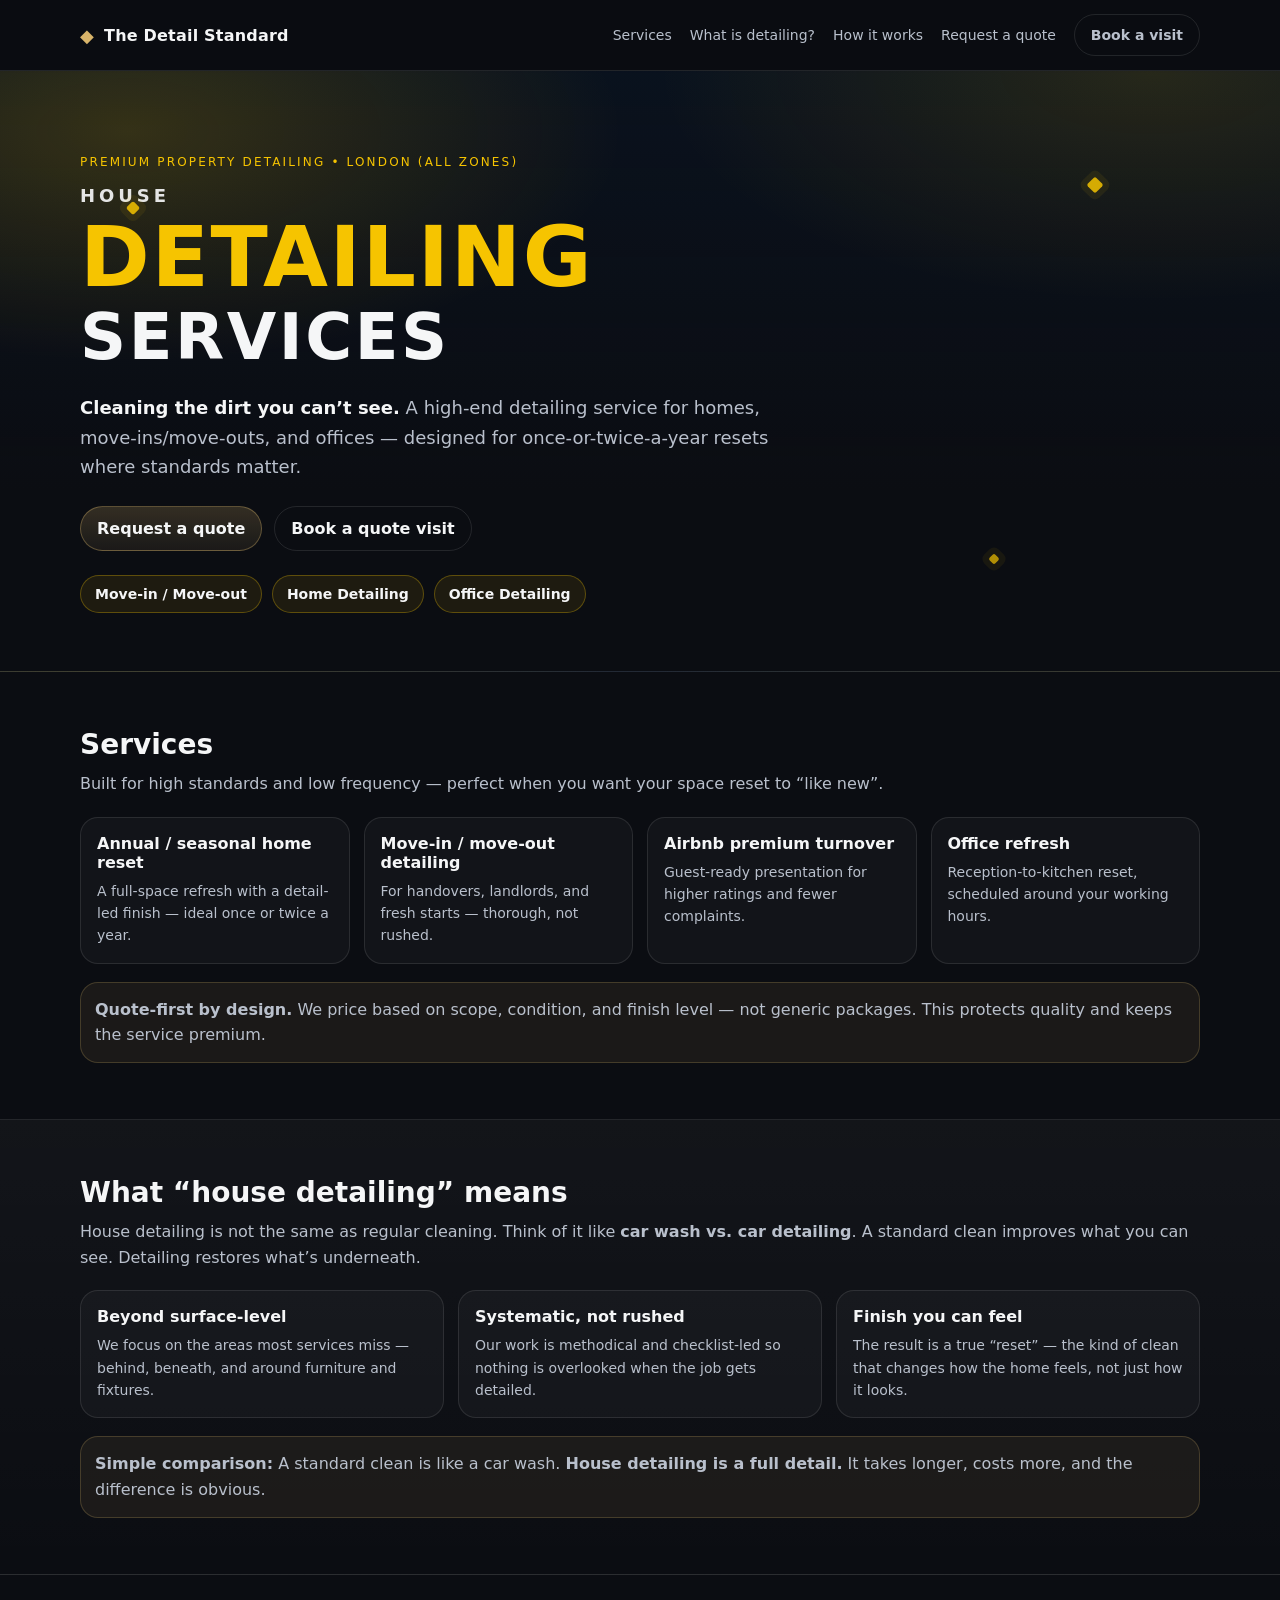
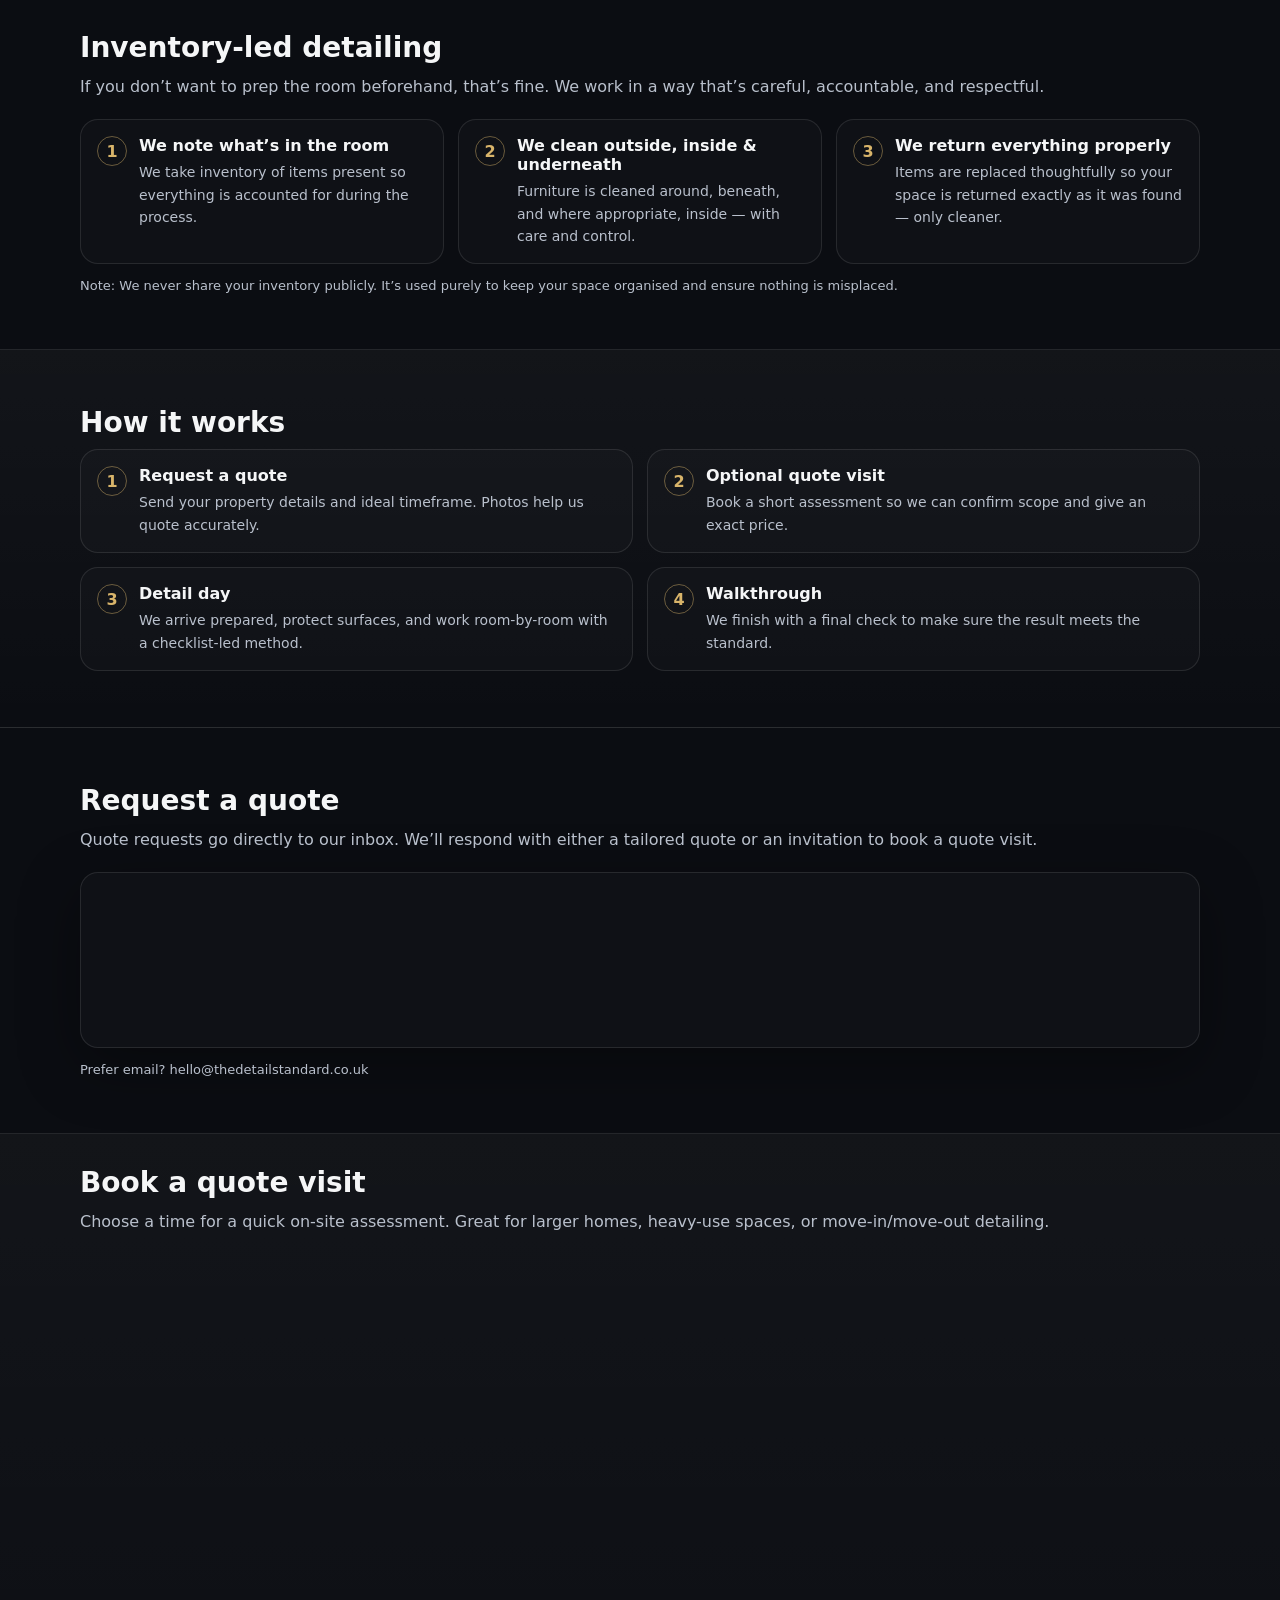
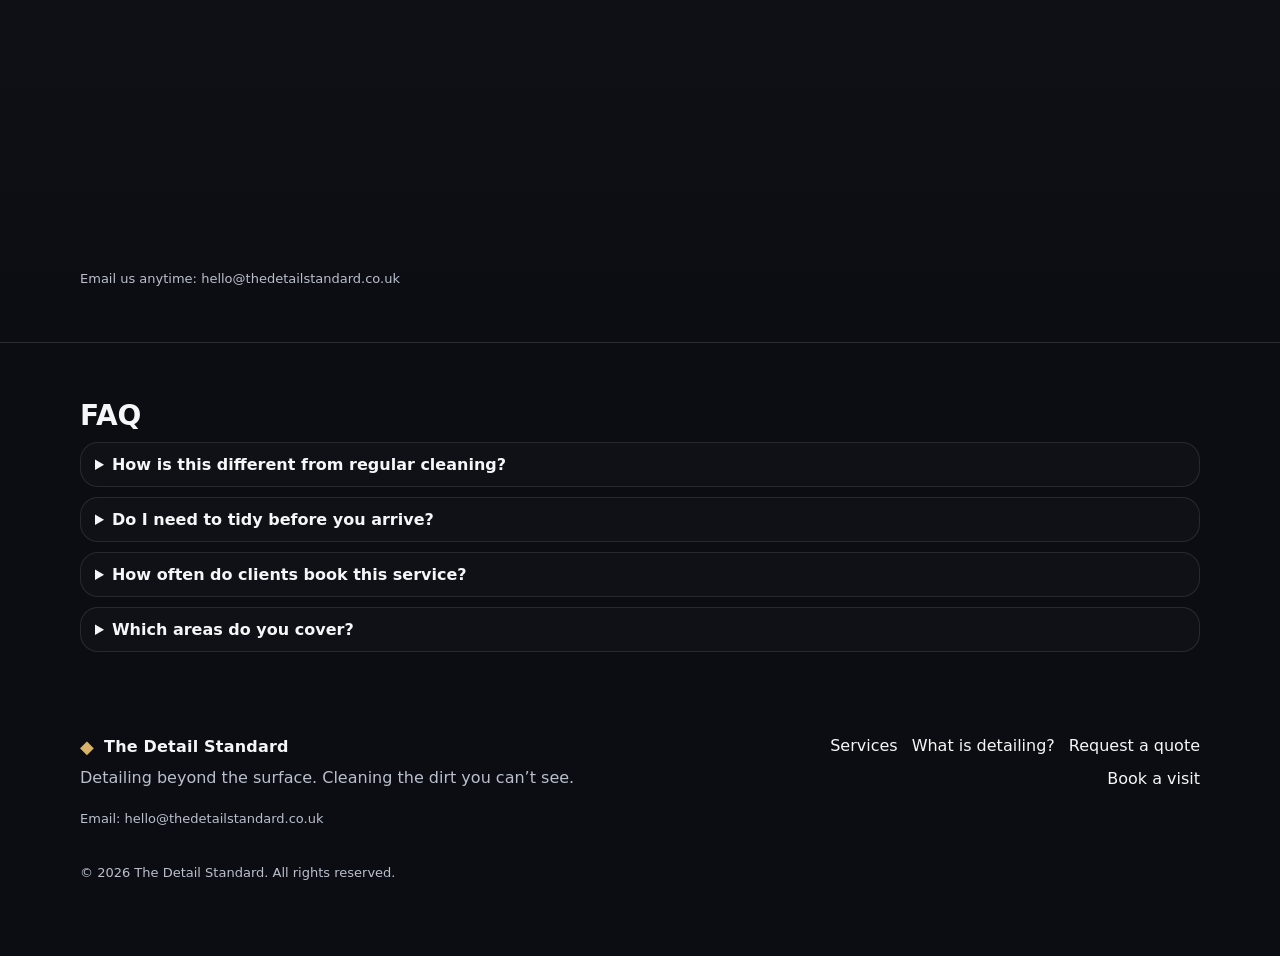
==== index.html @ d193ffa6 "Add files via upload" ====
<!-- index.html (UPDATED) -->
<!doctype html>
<html lang="en-GB">
<head>
  <meta charset="utf-8" />
  <meta name="viewport" content="width=device-width, initial-scale=1" />
  <title>The Detail Standard | Premium Home Detailing in London</title>
  <meta name="description" content="Cleaning beyond the surface. Premium home, Airbnb and office detailing across all London zones. Quote-first service with optional on-site assessment." />
  <meta name="theme-color" content="#0B0D12" />
  <link rel="preconnect" href="https://assets.calendly.com" crossorigin>
  <link rel="stylesheet" href="styles.css" />
</head>

<body>
  <header class="header">
    <div class="container nav">
      <a class="brand" href="#top" aria-label="Home">
        <span class="brand__mark">◆</span>
        <span class="brand__name">The Detail Standard</span>
      </a>

      <nav class="links" aria-label="Primary navigation">
        <a href="#services">Services</a>
        <a href="#detailing">What is detailing?</a>
        <a href="#process">How it works</a>
        <a href="#quote">Request a quote</a>
        <a class="btn btn--ghost" href="#book">Book a visit</a>
      </nav>
    </div>
  </header>

  <main id="top">
    <section class="hero">
      <div class="container hero__grid">
        <p class="kicker">Premium property detailing • London (all zones)</p>

        <!-- Flyer-energy headline -->
        <h1 class="hero__title">
          <span class="hero__title--small">HOUSE</span>
          <span class="hero__title--big">DETAILING</span>
          <span class="hero__title--mid">SERVICES</span>
        </h1>

        <p class="lead">
          <strong>Cleaning the dirt you can’t see.</strong> A high-end detailing service for homes, move-ins/move-outs, and offices —
          designed for once-or-twice-a-year resets where standards matter.
        </p>

        <div class="cta">
          <a class="btn" href="#quote">Request a quote</a>
          <a class="btn btn--ghost" href="#book">Book a quote visit</a>
        </div>

        <!-- Flyer-like “three services” row (no card) -->
        <div class="hero__chips" aria-label="Key services">
          <a class="chip" href="#services">Move-in / Move-out</a>
          <a class="chip" href="#services">Home Detailing</a>
          <a class="chip" href="#services">Office Detailing</a>
        </div>
      </div>

      <!-- Decorative sparkles (matches flyer vibe) -->
      <span class="sparkle s1" aria-hidden="true"></span>
      <span class="sparkle s2" aria-hidden="true"></span>
      <span class="sparkle s3" aria-hidden="true"></span>
    </section>

    <section id="services" class="section">
      <div class="container">
        <h2>Services</h2>
        <p class="muted">
          Built for high standards and low frequency — perfect when you want your space reset to “like new”.
        </p>

        <div class="cards">
          <article class="card">
            <h3>Annual / seasonal home reset</h3>
            <p>A full-space refresh with a detail-led finish — ideal once or twice a year.</p>
          </article>

          <article class="card">
            <h3>Move-in / move-out detailing</h3>
            <p>For handovers, landlords, and fresh starts — thorough, not rushed.</p>
          </article>

          <article class="card">
            <h3>Airbnb premium turnover</h3>
            <p>Guest-ready presentation for higher ratings and fewer complaints.</p>
          </article>

          <article class="card">
            <h3>Office refresh</h3>
            <p>Reception-to-kitchen reset, scheduled around your working hours.</p>
          </article>
        </div>

        <div class="note">
          <p>
            <strong>Quote-first by design.</strong> We price based on scope, condition, and finish level — not generic packages.
            This protects quality and keeps the service premium.
          </p>
        </div>
      </div>
    </section>

    <section id="detailing" class="section section--alt">
      <div class="container">
        <h2>What “house detailing” means</h2>
        <p class="muted">
          House detailing is not the same as regular cleaning. Think of it like <strong>car wash vs. car detailing</strong>.
          A standard clean improves what you can see. Detailing restores what’s underneath.
        </p>

        <div class="cards cards--3">
          <article class="card">
            <h3>Beyond surface-level</h3>
            <p>
              We focus on the areas most services miss — behind, beneath, and around furniture and fixtures.
            </p>
          </article>

          <article class="card">
            <h3>Systematic, not rushed</h3>
            <p>
              Our work is methodical and checklist-led so nothing is overlooked when the job gets detailed.
            </p>
          </article>

          <article class="card">
            <h3>Finish you can feel</h3>
            <p>
              The result is a true “reset” — the kind of clean that changes how the home feels, not just how it looks.
            </p>
          </article>
        </div>

        <div class="note">
          <p>
            <strong>Simple comparison:</strong> A standard clean is like a car wash. <strong>House detailing is a full detail.</strong>
            It takes longer, costs more, and the difference is obvious.
          </p>
        </div>
      </div>
    </section>

    <section id="inventory" class="section">
      <div class="container">
        <h2>Inventory-led detailing</h2>
        <p class="muted">
          If you don’t want to prep the room beforehand, that’s fine. We work in a way that’s careful, accountable, and respectful.
        </p>

        <div class="steps steps--3">
          <div class="step">
            <span class="step__num">1</span>
            <div>
              <h3>We note what’s in the room</h3>
              <p>We take inventory of items present so everything is accounted for during the process.</p>
            </div>
          </div>

          <div class="step">
            <span class="step__num">2</span>
            <div>
              <h3>We clean outside, inside & underneath</h3>
              <p>Furniture is cleaned around, beneath, and where appropriate, inside — with care and control.</p>
            </div>
          </div>

          <div class="step">
            <span class="step__num">3</span>
            <div>
              <h3>We return everything properly</h3>
              <p>Items are replaced thoughtfully so your space is returned exactly as it was found — only cleaner.</p>
            </div>
          </div>
        </div>

        <p class="fineprint">
          Note: We never share your inventory publicly. It’s used purely to keep your space organised and ensure nothing is misplaced.
        </p>
      </div>
    </section>

    <section id="process" class="section section--alt">
      <div class="container">
        <h2>How it works</h2>
        <div class="steps">
          <div class="step">
            <span class="step__num">1</span>
            <div>
              <h3>Request a quote</h3>
              <p>Send your property details and ideal timeframe. Photos help us quote accurately.</p>
            </div>
          </div>

          <div class="step">
            <span class="step__num">2</span>
            <div>
              <h3>Optional quote visit</h3>
              <p>Book a short assessment so we can confirm scope and give an exact price.</p>
            </div>
          </div>

          <div class="step">
            <span class="step__num">3</span>
            <div>
              <h3>Detail day</h3>
              <p>We arrive prepared, protect surfaces, and work room-by-room with a checklist-led method.</p>
            </div>
          </div>

          <div class="step">
            <span class="step__num">4</span>
            <div>
              <h3>Walkthrough</h3>
              <p>We finish with a final check to make sure the result meets the standard.</p>
            </div>
          </div>
        </div>
      </div>
    </section>

    <section id="quote" class="section">
      <div class="container">
        <h2>Request a quote</h2>
        <p class="muted">
          Quote requests go directly to our inbox. We’ll respond with either a tailored quote or an invitation to book a quote visit.
        </p>

        <!-- Embed a Tally form here -->
        <div class="embed">
          <iframe
            data-tally-src="https://tally.so/embed/44JG7o?hideTitle=1&transparentBackground=1&dynamicHeight=1"
            loading="lazy"
            width="100%"
            frameborder="0"
            marginheight="0"
            marginwidth="0"
            title="Request a quote">
          </iframe>
        </div>

        <script src="https://tally.so/widgets/embed.js" async></script>

        <p class="fineprint">
          Prefer email? <a href="mailto:hello@thedetailstandard.co.uk">hello@thedetailstandard.co.uk</a>
        </p>
      </div>
    </section>

    <section id="book" class="section section--alt">
      <div class="container">
        <h2>Book a quote visit</h2>
        <p class="muted">
          Choose a time for a quick on-site assessment. Great for larger homes, heavy-use spaces, or move-in/move-out detailing.
        </p>

        <!-- Calendly inline widget begin -->
        <div class="calendly-inline-widget embed"
              data-url="https://calendly.com/hello-thedetailstandard/quote-assessment?hide_event_type_details=1&hide_gdpr_banner=1&background_color=0B0D12&text_color=F5F6F7&primary_color=D8B46A"
              style="min-width:320px;">
        </div>
        <script src="https://assets.calendly.com/assets/external/widget.js" async></script>
        <!-- Calendly inline widget end -->

        <p class="fineprint">
          Email us anytime: <a href="mailto:hello@thedetailstandard.co.uk">hello@thedetailstandard.co.uk</a>
        </p>
      </div>
    </section>

    <section id="faq" class="section">
      <div class="container">
        <h2>FAQ</h2>
        <div class="faq">
          <details class="faq__item">
            <summary>How is this different from regular cleaning?</summary>
            <p>
              Regular cleaning is usually surface-level and time-boxed. Detailing is methodical and thorough — like the difference
              between a car wash and a full car detail.
            </p>
          </details>

          <details class="faq__item">
            <summary>Do I need to tidy before you arrive?</summary>
            <p>
              No. If you’d rather not prep the space, we can take inventory of what’s in the room, detail carefully around items,
              and return everything properly. That said, fewer items in the space can reduce time and cost.
            </p>
          </details>

          <details class="faq__item">
            <summary>How often do clients book this service?</summary>
            <p>
              Most clients use The Detail Standard once or twice a year — seasonal resets, post-renovation, move-in/move-out,
              or before/after hosting.
            </p>
          </details>

          <details class="faq__item">
            <summary>Which areas do you cover?</summary>
            <p>All London zones.</p>
          </details>
        </div>
      </div>
    </section>

    <footer class="footer">
      <div class="container footer__grid">
        <div>
          <p class="brand brand--footer"><span class="brand__mark">◆</span> The Detail Standard</p>
          <p class="muted">Detailing beyond the surface. Cleaning the dirt you can’t see.</p>
          <p class="fineprint">Email: <a href="mailto:hello@thedetailstandard.co.uk">hello@thedetailstandard.co.uk</a></p>
        </div>

        <div class="footer__links">
          <a href="#services">Services</a>
          <a href="#detailing">What is detailing?</a>
          <a href="#quote">Request a quote</a>
          <a href="#book">Book a visit</a>
        </div>

        <div class="footer__small muted">
          <p>© <span id="year"></span> The Detail Standard. All rights reserved.</p>
        </div>
      </div>

      <script>
        document.getElementById("year").textContent = new Date().getFullYear();
      </script>
    </footer>
  </main>
</body>
</html>
---- styles.css ----
/* styles.css (FULL - updated for flyer-energy hero) */

:root{
  --bg:#0B0D12;
  --panel:#101522;
  --panel2:#0E1220;
  --text:#F5F6F7;
  --muted:#B9C0CC;
  --line:rgba(255,255,255,.10);

  --accent:#D8B46A;      /* muted gold (site accent) */
  --flyerYellow:#F6C400; /* brighter flyer yellow for hero */

  --shadow: 0 18px 60px rgba(0,0,0,.35);
  --radius: 18px;
  --max: 1120px;
}

*{ box-sizing:border-box; }
html,body{
  margin:0; padding:0;
  background:var(--bg);
  color:var(--text);
  font-family: ui-sans-serif, system-ui, -apple-system, Segoe UI, Roboto, Helvetica, Arial;
}
a{ color:inherit; text-decoration:none; }
a:hover{ text-decoration:underline; }
.container{ width:min(var(--max), calc(100% - 40px)); margin:0 auto; }

/* Header */
.header{
  position:sticky; top:0; z-index:10;
  backdrop-filter: blur(12px);
  background: rgba(11,13,18,.70);
  border-bottom: 1px solid var(--line);
}
.nav{
  display:flex;
  align-items:center;
  justify-content:space-between;
  padding:14px 0;
  gap:16px;
}
.brand{
  display:flex;
  align-items:center;
  gap:10px;
  font-weight:650;
  letter-spacing:.2px;
}
.brand__mark{ color:var(--accent); font-size:18px; }
.links{ display:flex; gap:18px; align-items:center; }
.links a{ color:var(--muted); font-size:14px; }
.links a:hover{ color:var(--text); text-decoration:none; }

/* Buttons */
.btn{
  display:inline-flex;
  align-items:center;
  justify-content:center;
  padding:12px 16px;
  border-radius:999px;
  border:1px solid rgba(216,180,106,.35);
  background: linear-gradient(180deg, rgba(216,180,106,.20), rgba(216,180,106,.08));
  color:var(--text);
  font-weight:600;
}
.btn:hover{ text-decoration:none; border-color: rgba(216,180,106,.65); }
.btn--ghost{
  background: transparent;
  border:1px solid var(--line);
  color:var(--text);
}
.btn--ghost:hover{ border-color: rgba(255,255,255,.20); }

/* =========================
   HERO (Flyer-energy)
   ========================= */
.hero{
  position: relative;
  overflow: hidden;
  padding: 84px 0 58px;

  background:
    radial-gradient(900px 420px at 10% 10%, rgba(246,196,0,.18), transparent 55%),
    radial-gradient(900px 420px at 90% 0%, rgba(246,196,0,.12), transparent 55%),
    linear-gradient(180deg, rgba(7,26,51,.35), transparent 70%);
  border-bottom: 1px solid var(--line);
}

.hero__grid{
  display:grid;
  grid-template-columns: 1fr; /* single column on purpose */
  gap: 18px;
  align-items: start;
}

.kicker{
  color: var(--flyerYellow);
  font-size: 12px;
  letter-spacing: .18em;
  text-transform: uppercase;
  margin: 0;
}

.hero__title{
  margin: 0;
  line-height: 1;
}

.hero__title--small{
  display:block;
  font-size: 18px;
  letter-spacing: .22em;
  text-transform: uppercase;
  color: var(--text);
  opacity: .92;
  margin-bottom: 10px;
}

.hero__title--big{
  display:block;
  font-size: clamp(52px, 7vw, 84px);
  letter-spacing: .02em;
  font-weight: 800;
  color: var(--flyerYellow);
  text-transform: uppercase;
}

.hero__title--mid{
  display:block;
  font-size: clamp(42px, 5.2vw, 64px);
  letter-spacing: .04em;
  font-weight: 800;
  color: var(--text);
  text-transform: uppercase;
  margin-top: 6px;
}

/* Keep your existing body lead styling, but tighten it slightly in hero */
.lead{
  color:var(--muted);
  font-size:18px;
  line-height:1.65;
  margin: 6px 0 0;
  max-width: 62ch;
}
.lead strong{ color: var(--text); font-weight: 650; }

.cta{
  display:flex;
  gap:12px;
  flex-wrap:wrap;
  margin-top: 6px;
}

/* Flyer-like 3 service chips */
.hero__chips{
  display:flex;
  flex-wrap:wrap;
  gap:10px;
  margin-top: 6px;
}
.chip{
  display:inline-flex;
  align-items:center;
  padding: 10px 14px;
  border-radius: 999px;
  border: 1px solid rgba(246,196,0,.30);
  background: rgba(246,196,0,.08);
  color: var(--text);
  font-weight: 650;
  font-size: 14px;
  text-decoration:none;
}
.chip:hover{
  text-decoration:none;
  border-color: rgba(246,196,0,.55);
  background: rgba(246,196,0,.12);
}

/* Sparkles */
.sparkle{
  position:absolute;
  width: 10px;
  height: 10px;
  background: rgba(246,196,0,.95);
  transform: rotate(45deg);
  border-radius: 2px;
  box-shadow: 0 0 0 6px rgba(246,196,0,.08);
  opacity: .9;
  pointer-events: none;
}
.s1{ top: 22%; left: 10%; }
.s2{ top: 18%; right: 14%; width: 12px; height: 12px; }
.s3{ bottom: 18%; right: 22%; width: 8px; height: 8px; opacity: .75; }

/* =========================
   Sections + components
   ========================= */
.section{ padding:56px 0; }
.section--alt{
  background: linear-gradient(180deg, rgba(255,255,255,.03), transparent);
  border-top:1px solid var(--line);
  border-bottom:1px solid var(--line);
}

h2{ font-size:28px; margin:0 0 10px; }
.muted{ color:var(--muted); margin:0 0 20px; line-height:1.6; }

.cards{ display:grid; grid-template-columns: repeat(4, 1fr); gap:14px; }
.cards--3{ grid-template-columns: repeat(3, 1fr); }
.card{
  background: rgba(255,255,255,.03);
  border:1px solid var(--line);
  border-radius: var(--radius);
  padding:16px 16px;
}
.card h3{ margin:0 0 8px; font-size:16px; }
.card p{ margin:0; color:var(--muted); line-height:1.6; font-size:14px; }

.note{
  margin-top:18px;
  border:1px solid rgba(216,180,106,.22);
  background: rgba(216,180,106,.08);
  border-radius: var(--radius);
  padding:14px 14px;
}
.note p{ margin:0; color:var(--muted); line-height:1.6; }

.steps{ display:grid; grid-template-columns: repeat(2, 1fr); gap:14px; }
.steps--3{ grid-template-columns: repeat(3, 1fr); }

.step{
  display:flex;
  gap:12px;
  align-items:flex-start;
  padding:16px;
  border:1px solid var(--line);
  background: rgba(255,255,255,.02);
  border-radius: var(--radius);
}
.step__num{
  width:30px; height:30px;
  border-radius:999px;
  display:grid; place-items:center;
  border:1px solid rgba(216,180,106,.45);
  color:var(--accent);
  font-weight:700;
  flex:0 0 auto;
}
.step h3{ margin:0 0 6px; font-size:16px; }
.step p{ margin:0; color:var(--muted); line-height:1.6; font-size:14px; }

.fineprint{ color:var(--muted); font-size:13px; margin:14px 0 0; }

/* Embed containers */
.embed{
  border:1px solid var(--line);
  border-radius: var(--radius);
  background: rgba(255,255,255,.02);
  box-shadow: var(--shadow);
  padding: 10px;
  overflow: hidden;
}

/* Book section: remove extra frame styling */
#book .embed {
  border: none;
  background: transparent;
  box-shadow: none;
  padding: 0;
  overflow: visible;
  max-width: none;
}

/* Calendly sizing */
#book .calendly-inline-widget {
  max-width: 520px;
  width: 100%;
  margin: 0 auto;
  height: 602px; /* desktop */
}
@media (max-width: 768px) {
  #book .calendly-inline-widget {
    height: 760px; /* mobile */
  }
}
#book .calendly-inline-widget iframe {
  height: 100% !important;
  width: 100% !important;
}

/* FAQ */
.faq{ display:grid; gap:10px; }
.faq__item{
  border:1px solid var(--line);
  border-radius: var(--radius);
  background: rgba(255,255,255,.02);
  padding: 12px 14px;
}
.faq__item summary{
  cursor:pointer;
  font-weight:650;
  color: var(--text);
}
.faq__item p{
  color: var(--muted);
  line-height: 1.6;
  margin: 10px 0 0;
  font-size: 14px;
}

/* Footer */
.footer{ padding:28px 0 40px; }
.footer__grid{
  display:grid;
  grid-template-columns: 1.2fr .8fr;
  gap:18px;
  align-items:start;
}
.footer__links{
  display:flex;
  flex-wrap:wrap;
  gap:14px;
  justify-content:flex-end;
}
.brand--footer{ font-weight:650; margin:0 0 8px; }
.footer__small{ grid-column:1/-1; font-size:13px; margin-top:6px; }

/* Responsive */
@media (max-width: 960px){
  .cards{ grid-template-columns: 1fr 1fr; }
  .cards--3{ grid-template-columns: 1fr; }
  .steps{ grid-template-columns: 1fr; }
  .steps--3{ grid-template-columns: 1fr; }
  .footer__grid{ grid-template-columns: 1fr; }
  .footer__links{ justify-content:flex-start; }
  .links{ display:none; }

  .hero{ padding: 68px 0 48px; }
}

/* FORCE: tighten Book section spacing */
section#book {
  padding-top: 32px !important;
  padding-bottom: 56px !important;
}
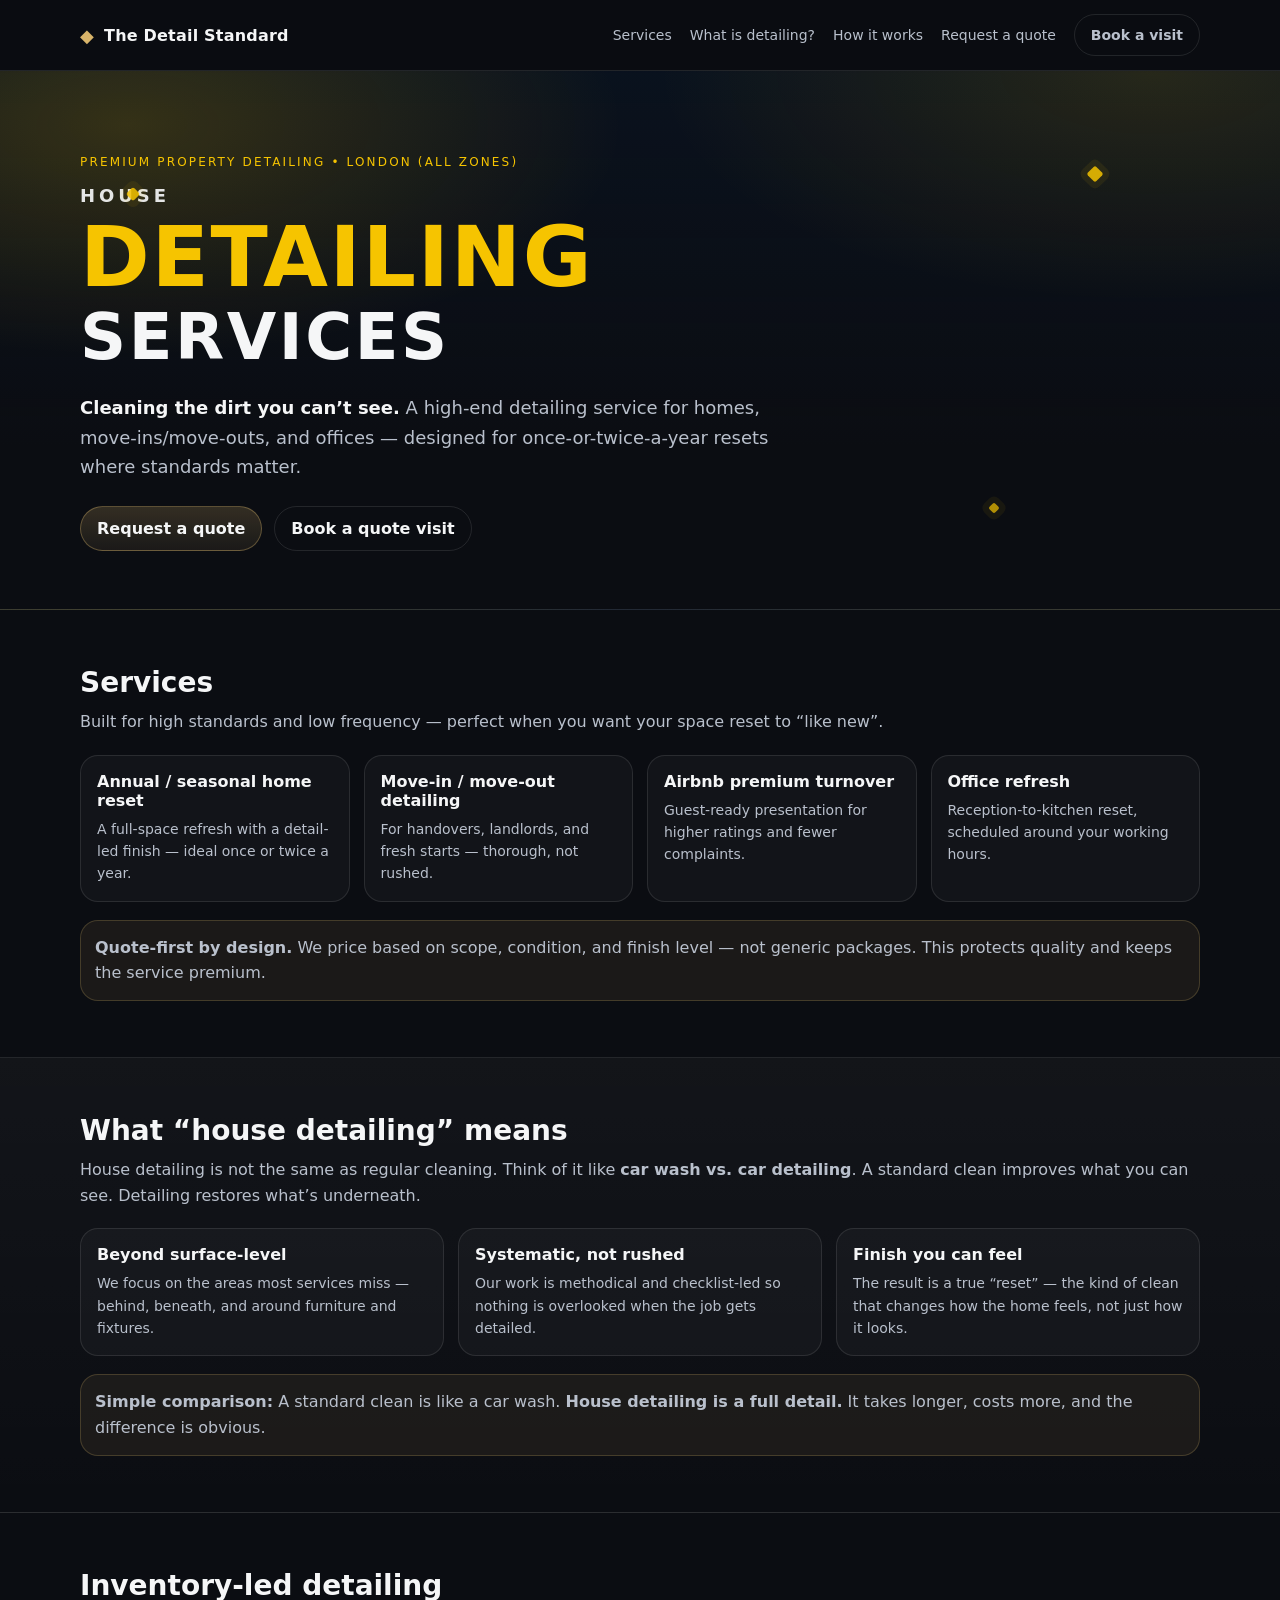
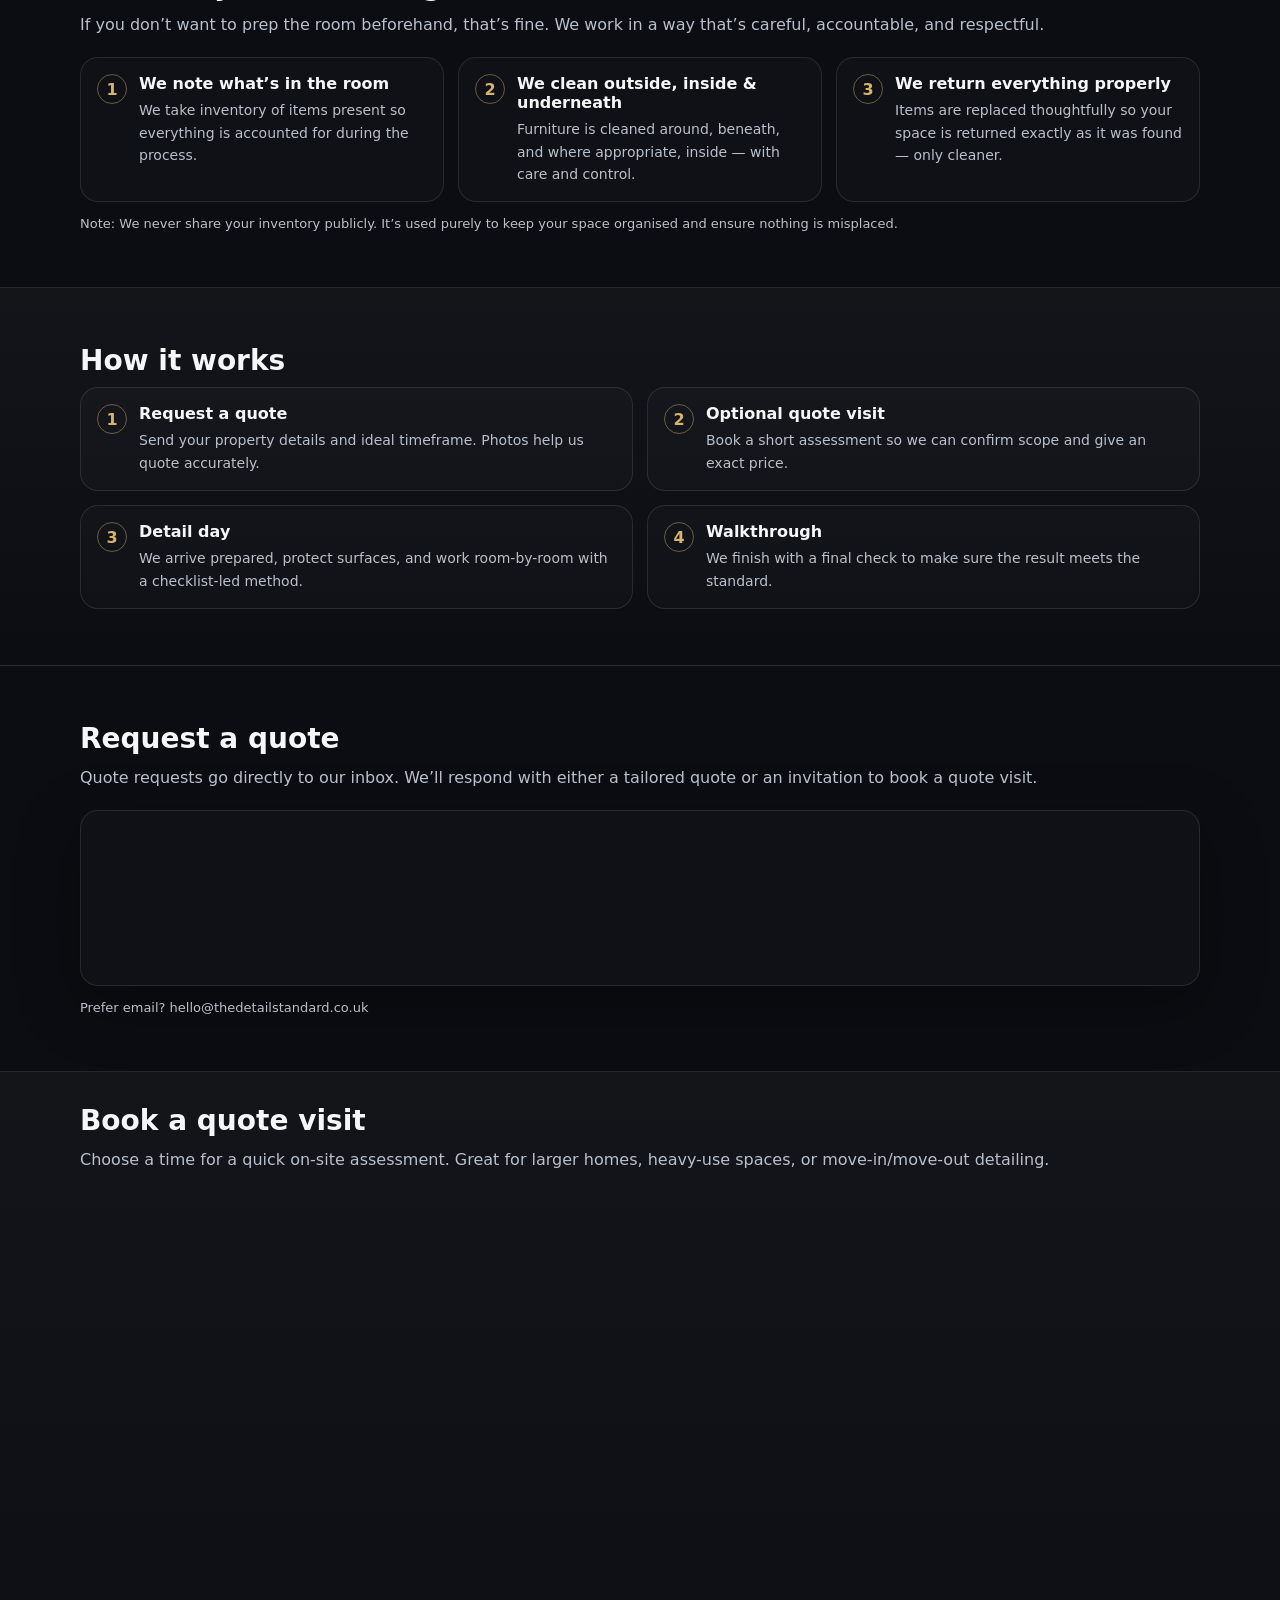
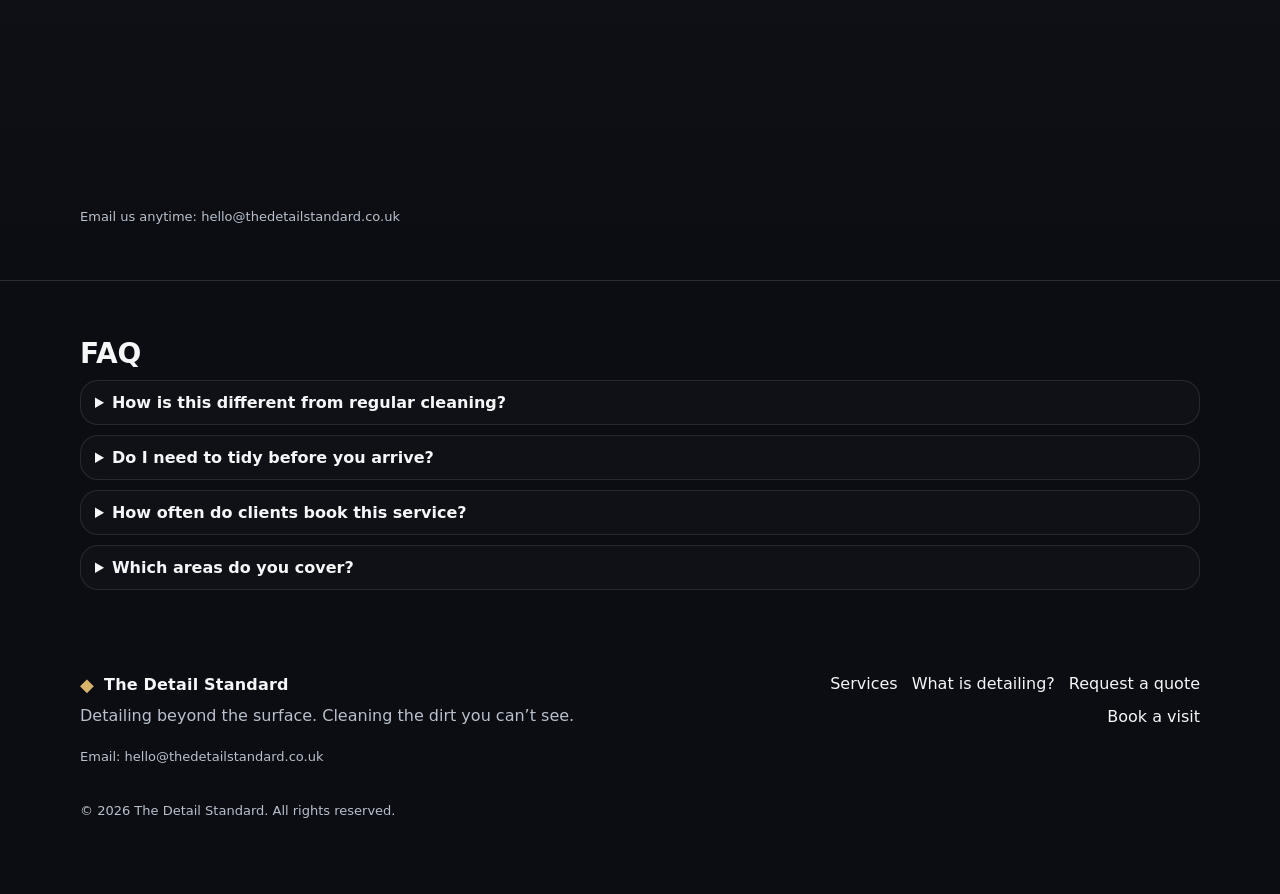
==== commit ba9cda18: "Update index.html" ====
--- a/index.html
+++ b/index.html
@@ -51,12 +51,7 @@
           <a class="btn btn--ghost" href="#book">Book a quote visit</a>
         </div>
 
-        <!-- Flyer-like “three services” row (no card) -->
-        <div class="hero__chips" aria-label="Key services">
-          <a class="chip" href="#services">Move-in / Move-out</a>
-          <a class="chip" href="#services">Home Detailing</a>
-          <a class="chip" href="#services">Office Detailing</a>
-        </div>
+        
       </div>
 
       <!-- Decorative sparkles (matches flyer vibe) -->
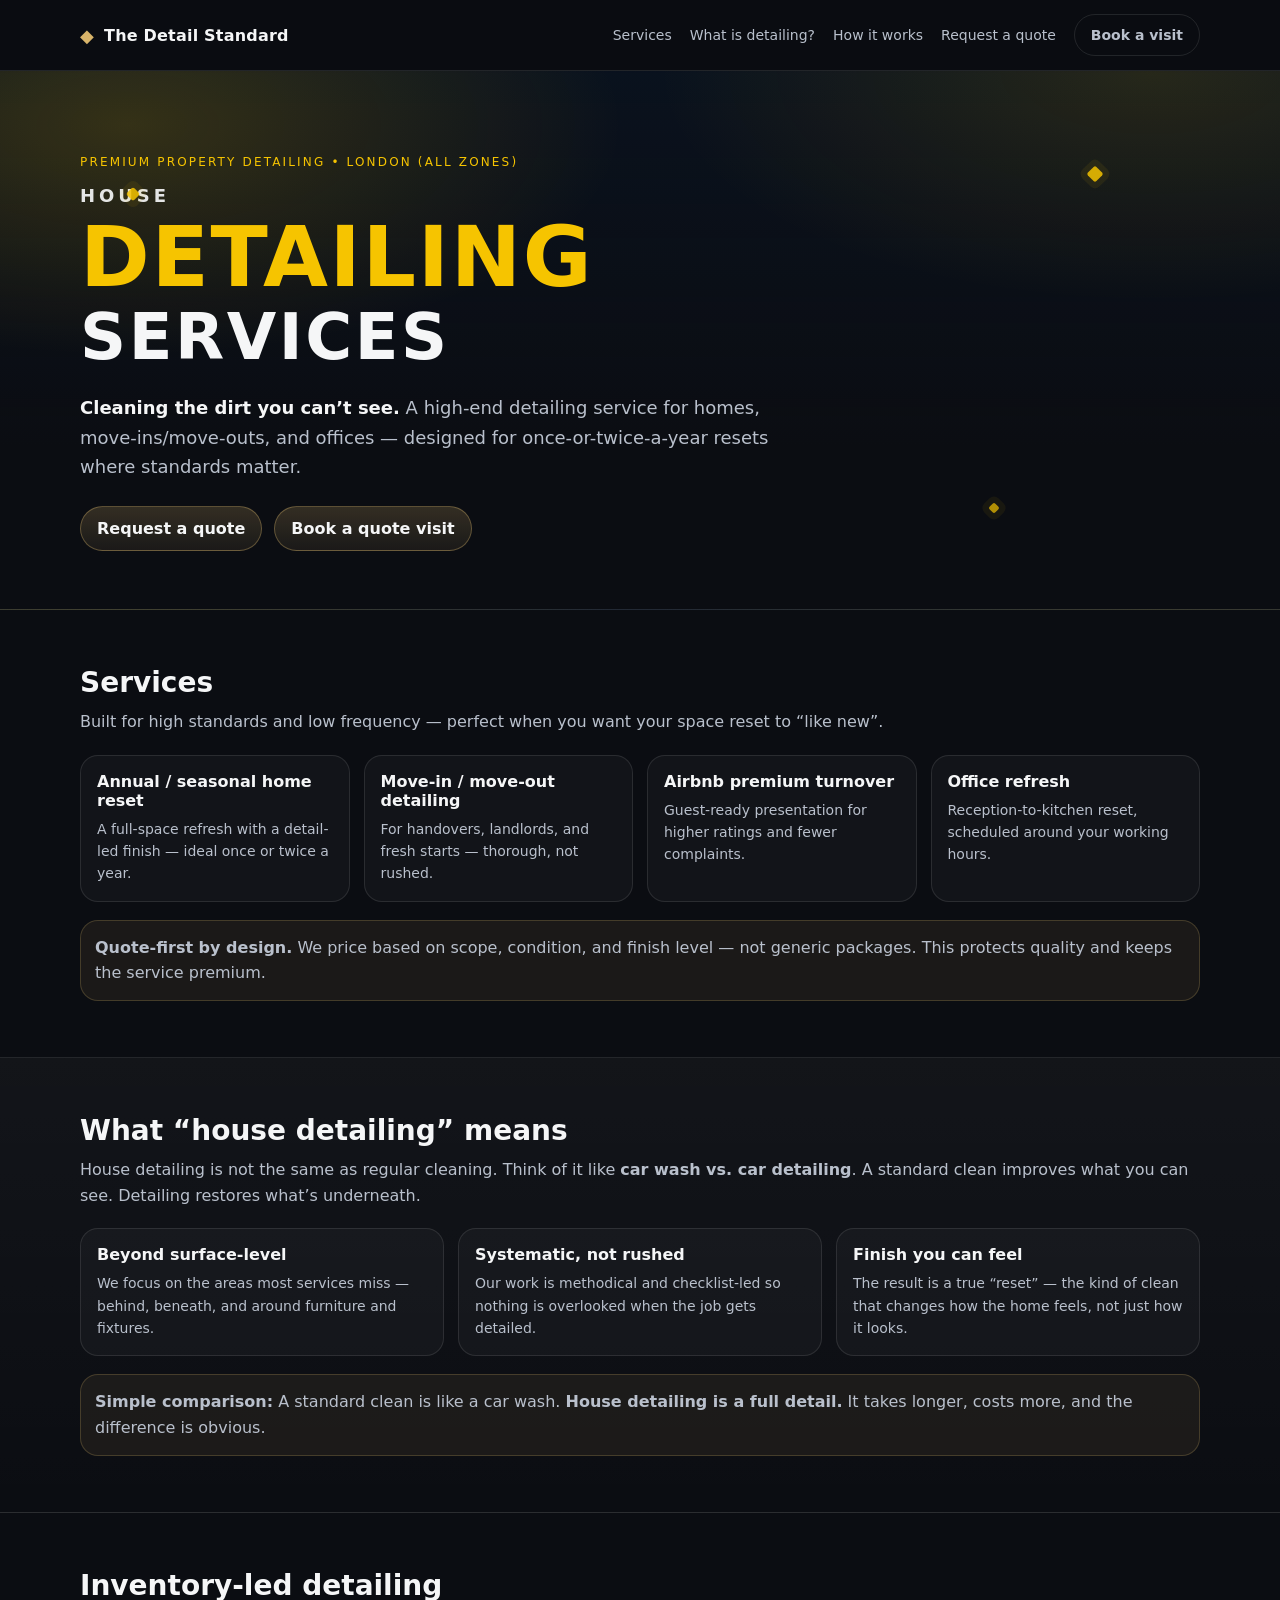
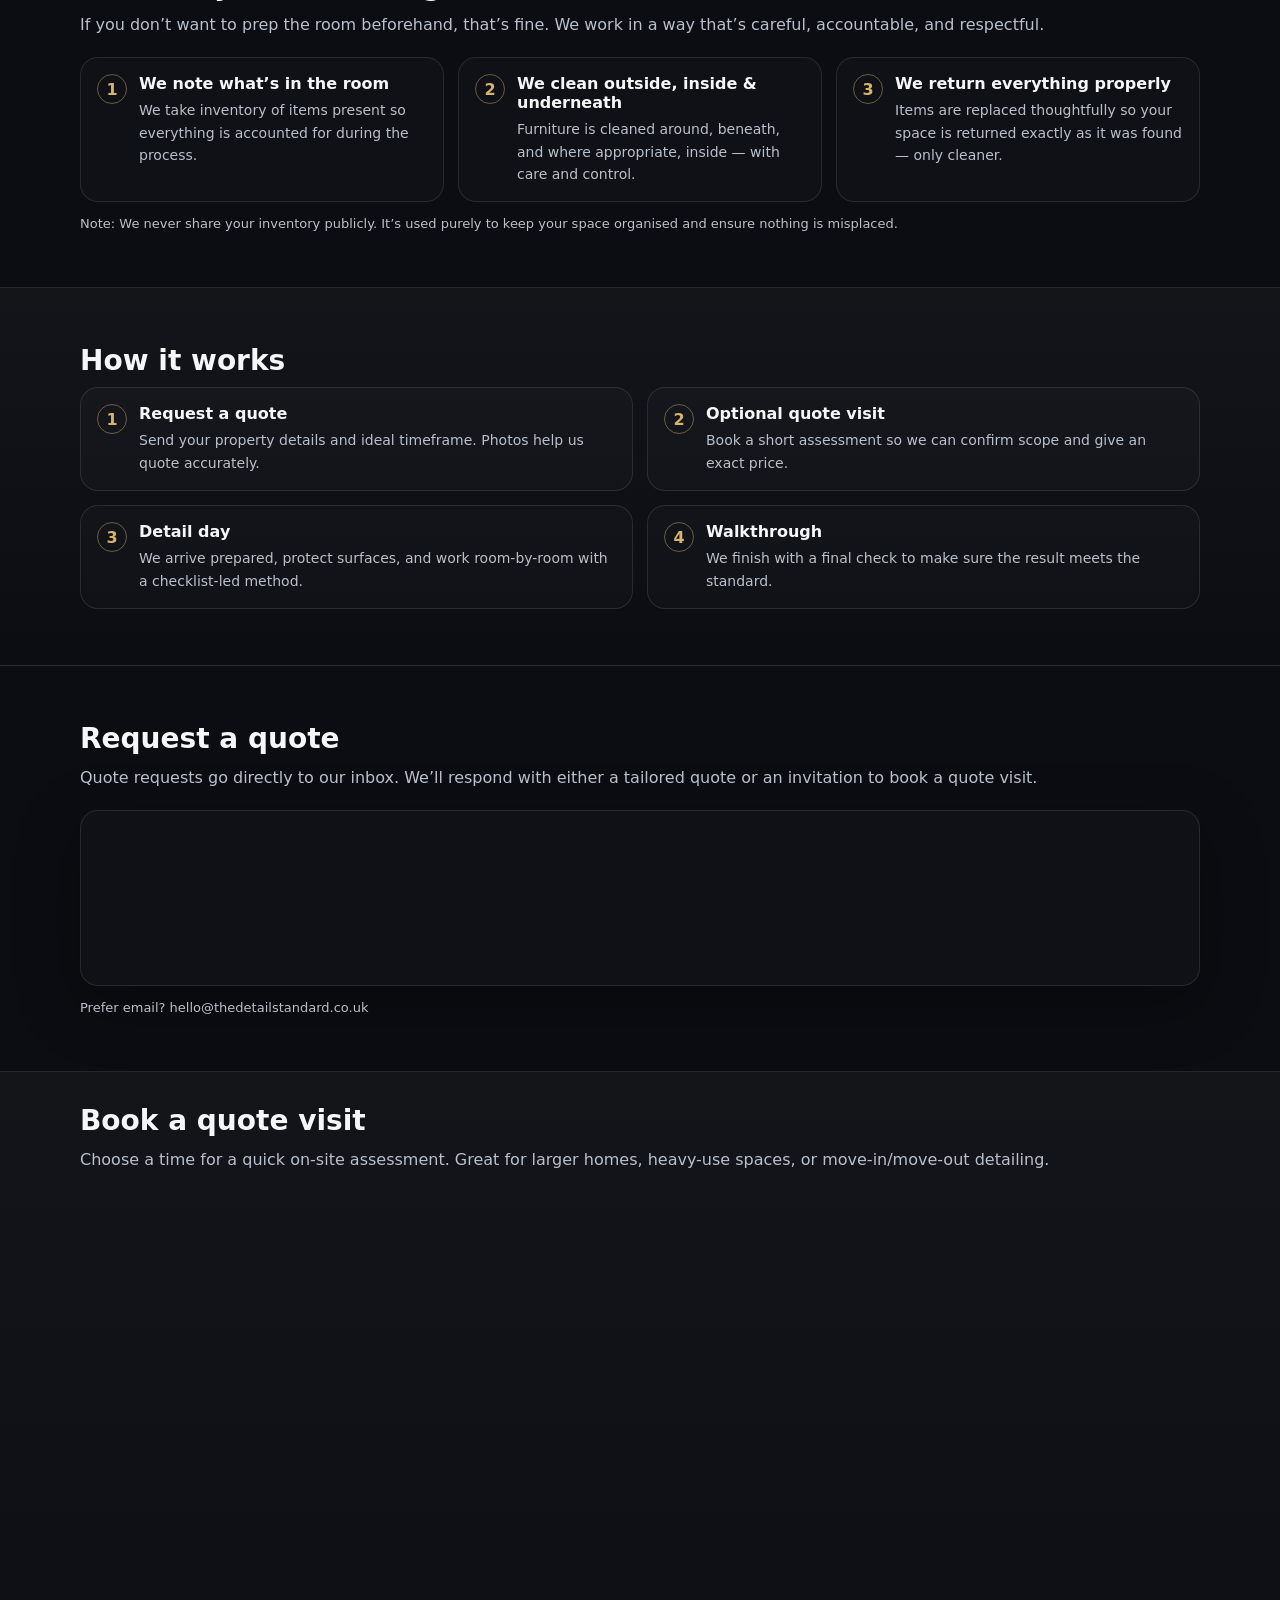
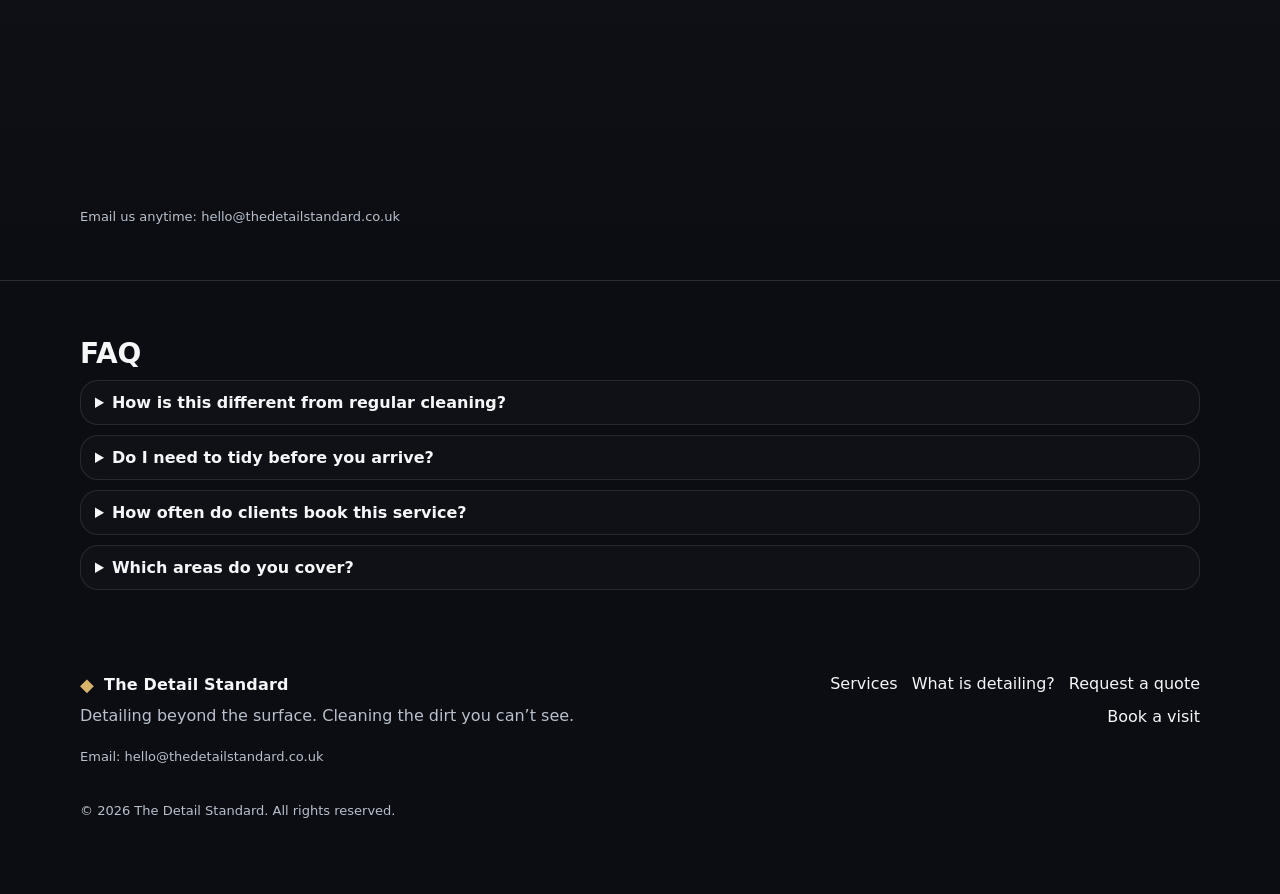
==== commit 1a007ea6: "Update index.html" ====
--- a/index.html
+++ b/index.html
@@ -48,7 +48,7 @@
 
         <div class="cta">
           <a class="btn" href="#quote">Request a quote</a>
-          <a class="btn btn--ghost" href="#book">Book a quote visit</a>
+          <a class="btn" href="#book">Book a quote visit</a>
         </div>
 
         
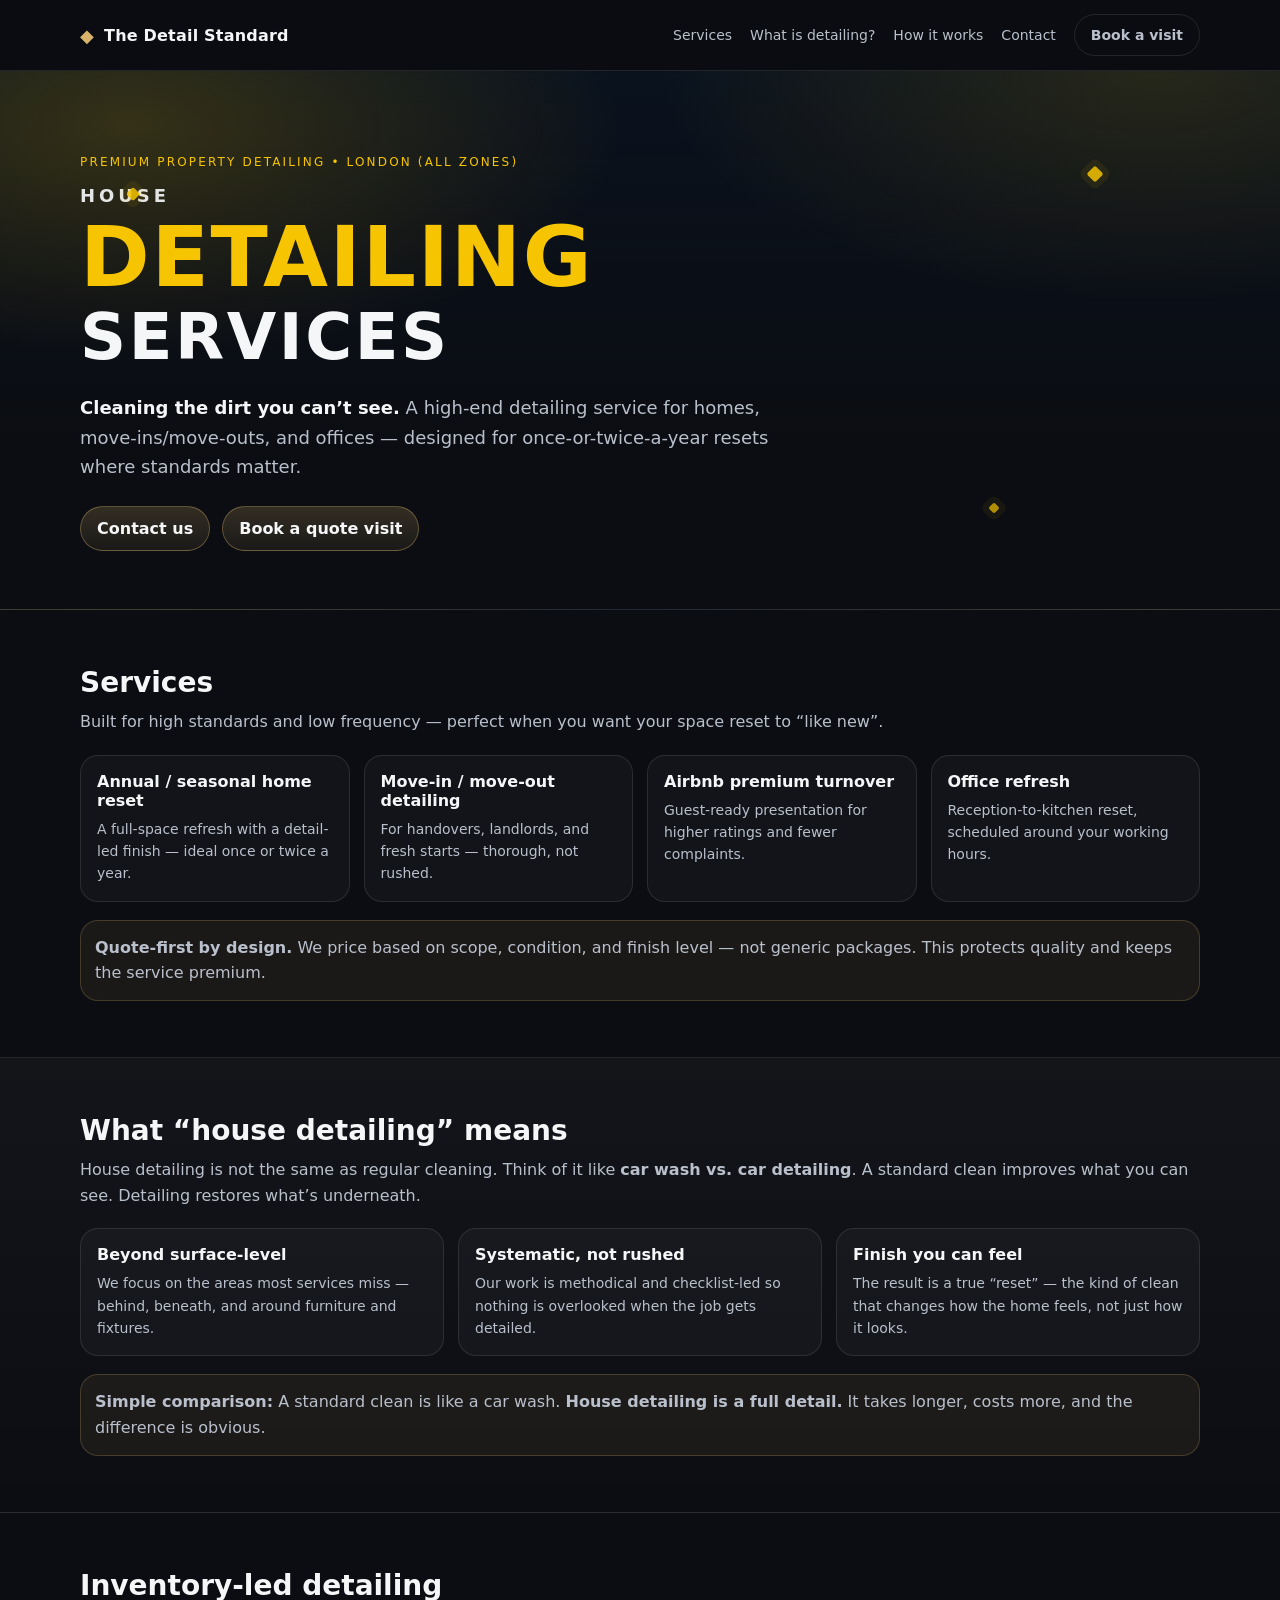
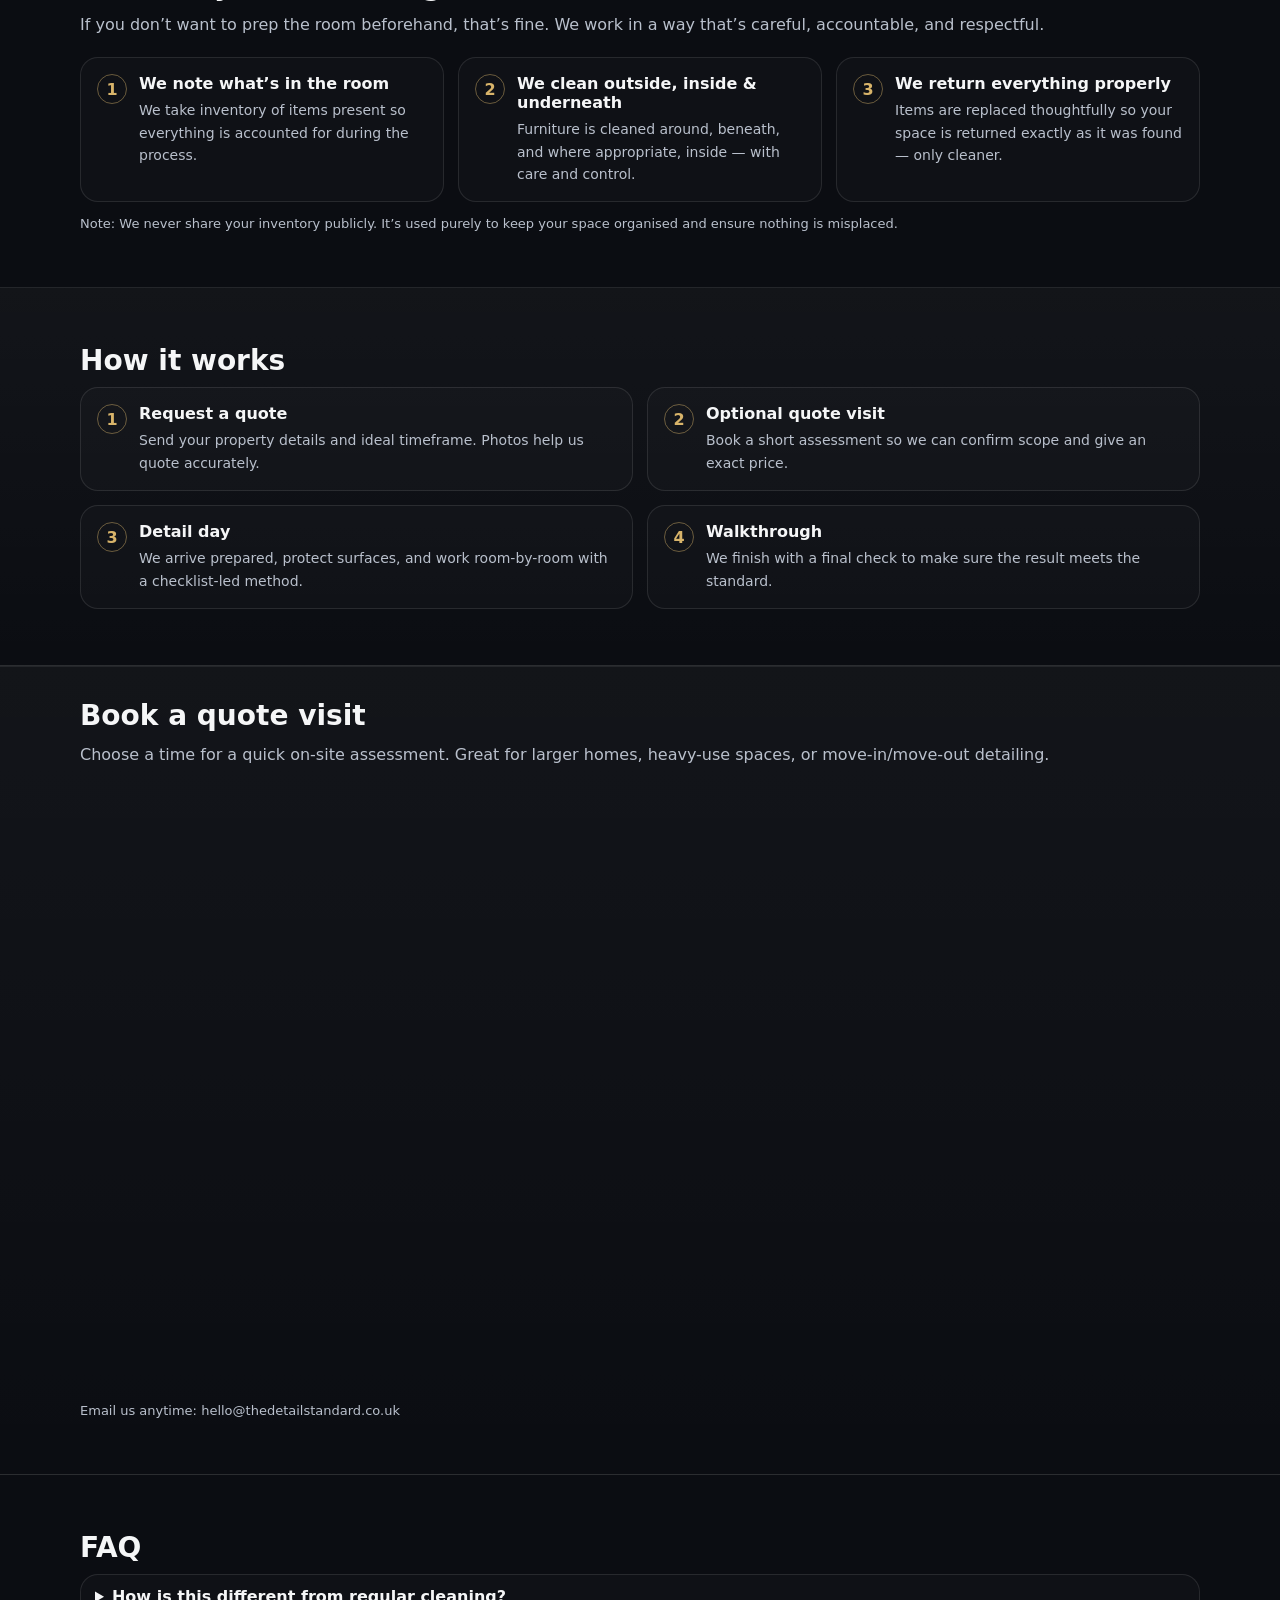
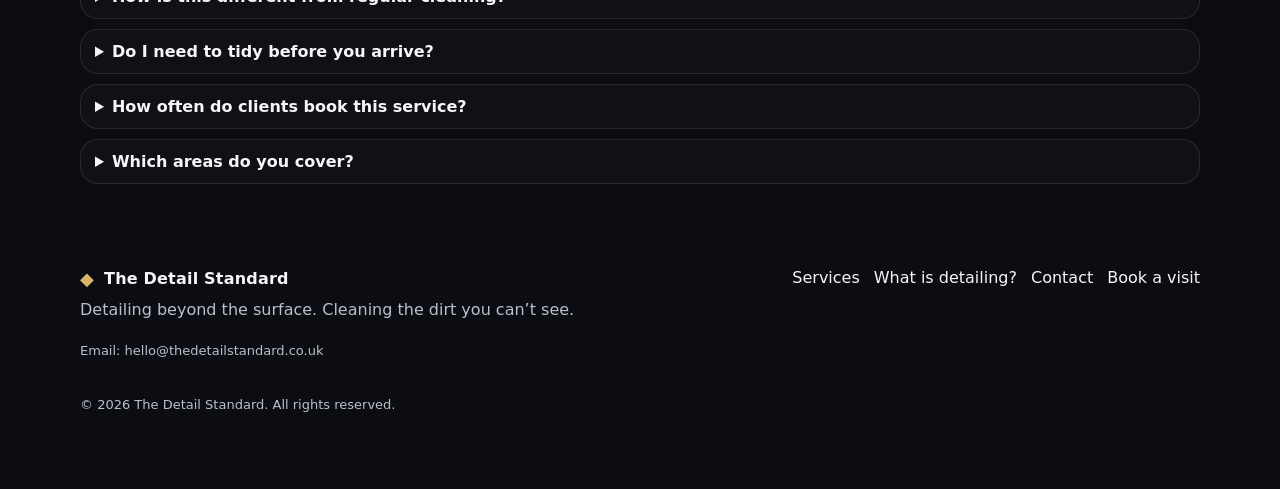
==== commit 607ec448: "created new contact page" ====
--- a/index.html
+++ b/index.html
@@ -23,7 +23,7 @@
         <a href="#services">Services</a>
         <a href="#detailing">What is detailing?</a>
         <a href="#process">How it works</a>
-        <a href="#quote">Request a quote</a>
+        <a href="contact.html">Contact</a>
         <a class="btn btn--ghost" href="#book">Book a visit</a>
       </nav>
     </div>
@@ -47,9 +47,10 @@
         </p>
 
         <div class="cta">
-          <a class="btn" href="#quote">Request a quote</a>
+          <a class="btn" href="contact.html">Contact us</a>
           <a class="btn" href="#book">Book a quote visit</a>
         </div>
+        
 
         
       </div>
@@ -213,34 +214,6 @@
             </div>
           </div>
         </div>
-      </div>
-    </section>
-
-    <section id="quote" class="section">
-      <div class="container">
-        <h2>Request a quote</h2>
-        <p class="muted">
-          Quote requests go directly to our inbox. We’ll respond with either a tailored quote or an invitation to book a quote visit.
-        </p>
-
-        <!-- Embed a Tally form here -->
-        <div class="embed">
-          <iframe
-            data-tally-src="https://tally.so/embed/44JG7o?hideTitle=1&transparentBackground=1&dynamicHeight=1"
-            loading="lazy"
-            width="100%"
-            frameborder="0"
-            marginheight="0"
-            marginwidth="0"
-            title="Request a quote">
-          </iframe>
-        </div>
-
-        <script src="https://tally.so/widgets/embed.js" async></script>
-
-        <p class="fineprint">
-          Prefer email? <a href="mailto:hello@thedetailstandard.co.uk">hello@thedetailstandard.co.uk</a>
-        </p>
       </div>
     </section>
 
@@ -312,7 +285,7 @@
         <div class="footer__links">
           <a href="#services">Services</a>
           <a href="#detailing">What is detailing?</a>
-          <a href="#quote">Request a quote</a>
+          <a href="contact.html">Contact</a>
           <a href="#book">Book a visit</a>
         </div>
 
--- a/styles.css
+++ b/styles.css
@@ -346,3 +346,50 @@
   padding-top: 32px !important;
   padding-bottom: 56px !important;
 }
+
+/* =========================
+   Contact form
+   ========================= */
+   .form { width: 100%; }
+
+   .form__grid{
+     display:grid;
+     grid-template-columns: 1fr 1fr;
+     gap:14px;
+   }
+   
+   .field{
+     display:flex;
+     flex-direction:column;
+     gap:8px;
+   }
+   
+   .field--full{ grid-column: 1 / -1; }
+   
+   .field span{
+     font-size: 13px;
+     color: var(--muted);
+   }
+   
+   .field input,
+   .field textarea{
+     width:100%;
+     border-radius: 14px;
+     border: 1px solid var(--line);
+     background: rgba(255,255,255,.02);
+     color: var(--text);
+     padding: 12px 12px;
+     outline: none;
+   }
+   
+   .field input:focus,
+   .field textarea:focus{
+     border-color: rgba(216,180,106,.55);
+   }
+   
+   .hp{ display:none; }
+   
+   @media (max-width: 960px){
+     .form__grid{ grid-template-columns: 1fr; }
+   }
+   
